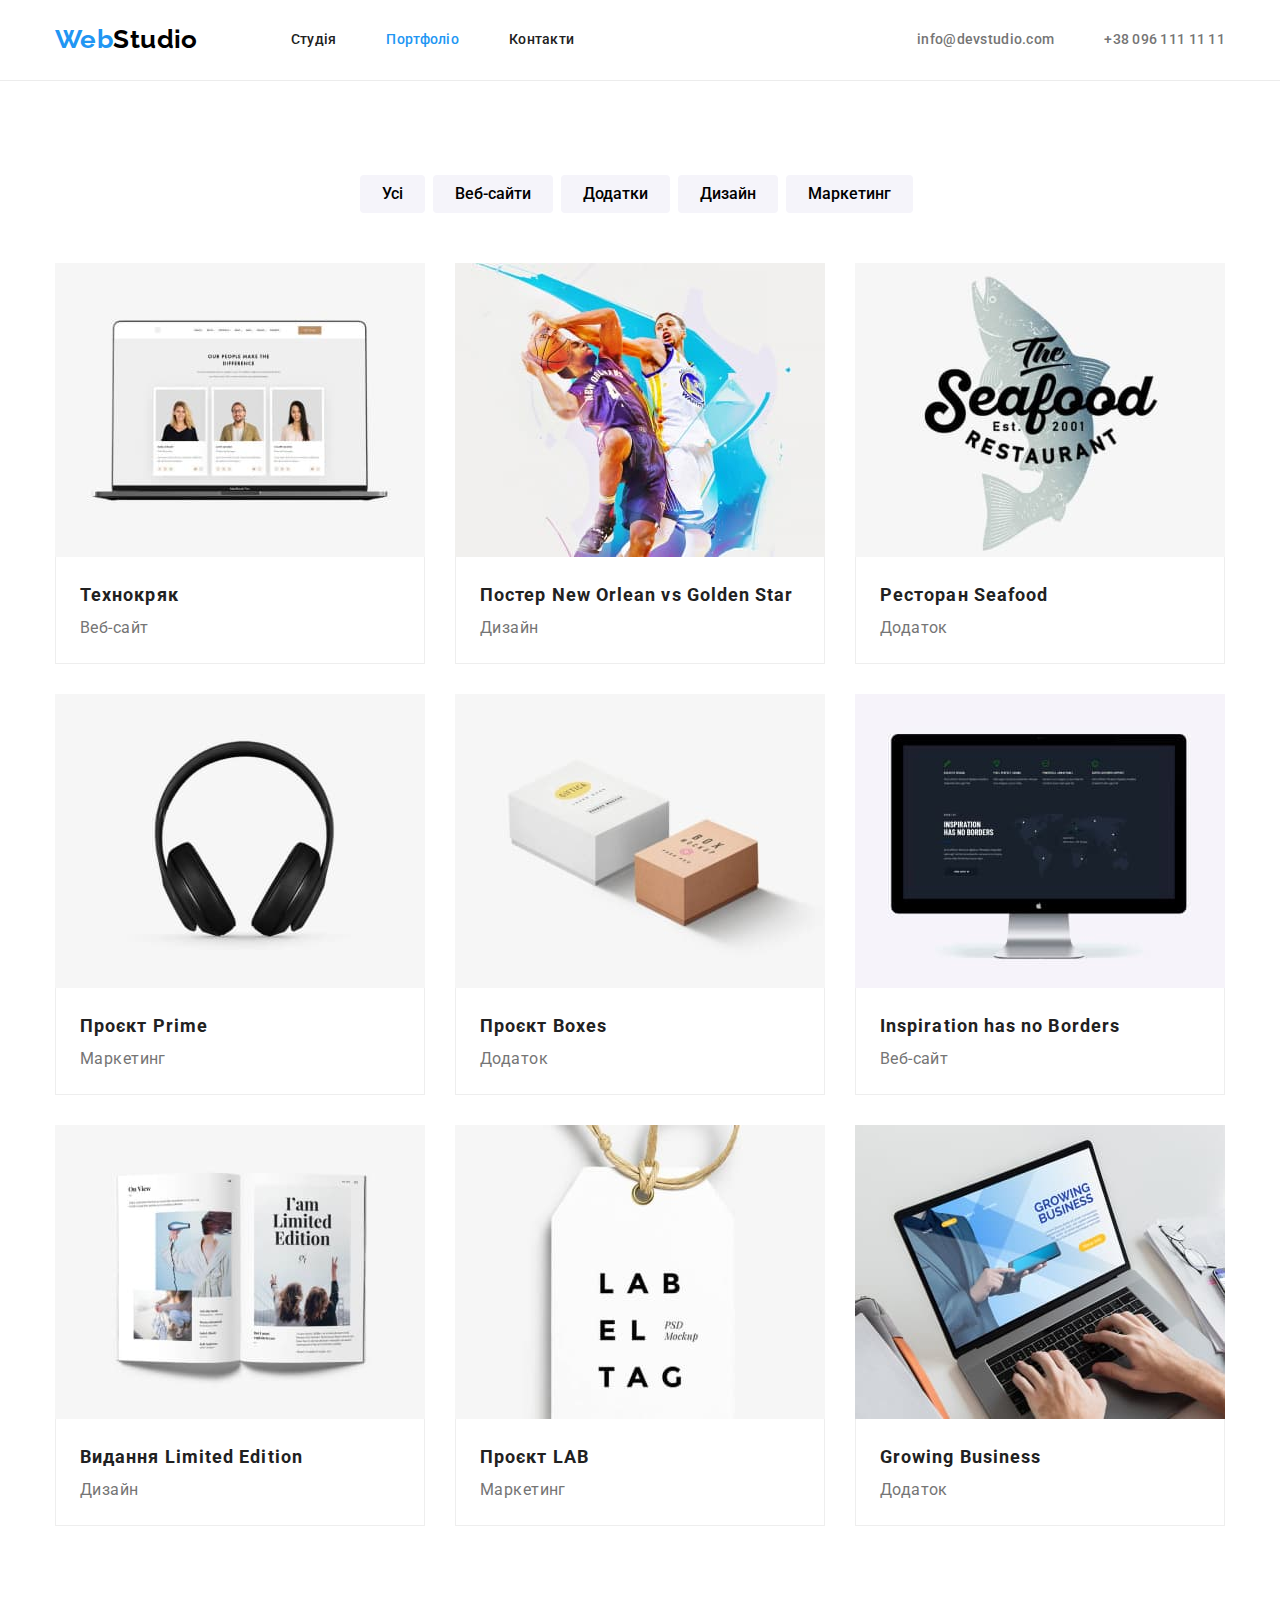
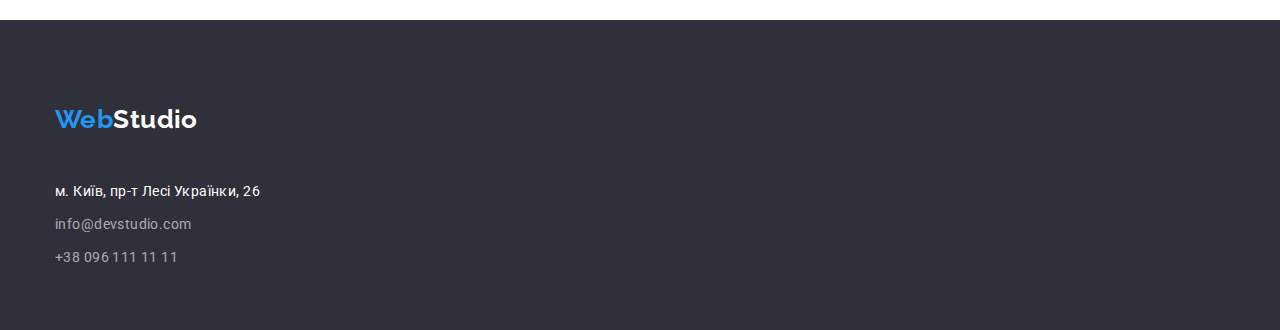
==== portfolio.html @ e2d3d990 "Додано іконки" ====
<!DOCTYPE html>
<html lang="uk">
<head>
    <meta charset="UTF-8">
    <meta http-equiv="X-UA-Compatible" content="IE=edge">
    <meta name="viewport" content="width=device-width, initial-scale=1.0">
    <title>Портфоліо</title>
    <link rel="preconnect" href="https://fonts.googleapis.com">
    <link rel="preconnect" href="https://fonts.gstatic.com" crossorigin>
    <link href="https://fonts.googleapis.com/css2?family=Raleway:wght@700&family=Roboto:wght@400;500;700;900&display=swap"
        rel="stylesheet">
    <link rel="stylesheet" href="https://cdnjs.cloudflare.com/ajax/libs/modern-normalize/1.1.0/modern-normalize.min.css">    
    <link rel="stylesheet" href="./styles/styles.css">
</head>
<body>
<header class="header">
    <div class="container header-container">
        <nav class="navigation">
            <a href="./index.html" class="logo"><span class="logo-web">Web</span>Studio</a>
            <ul class="list nav-list">
                <li class="nav-item"> <a href="./index.html" class=" nav-link link "> Студія </a></li>
                <li class="nav-item"> <a href="./portfolio.html" class="nav-link link current"> Портфоліо </a></li>
                <li class="nav-item"> <a href="" class="nav-link link"> Контакти </a></li>

            </ul>

        </nav>
        <ul class="contacts-list list">
            <li class="contacts-item"><a href="mailto:info@devstudio.com"
                    class="contacts-link link">info@devstudio.com</a></li>
            <li class="contacts-item"><a href="tel:+380961111111" class="contacts-link link">+38 096 111 11 11</a></li>
        </ul>

    </div>

</header>

    <main>
        <section class="section">
            <div class="container portfolio-container">
<!--Заголовок для індексатора та асистивних технологій, cховати в css-->
            <h1 class="visually-hidden">Наші проекти</h1>
<ul class="list buttons-list">
    <li><button type="button" class="filter-btn btn">Усі</button></li>
    <li><button type="button" class="filter-btn btn">Веб-сайти</button></li>
    <li><button type="button" class="filter-btn btn">Додатки</button></li>
    <li><button type="button" class="filter-btn btn">Дизайн</button></li>
    <li><button type="button" class="filter-btn btn">Маркетинг</button></li>
</ul>

<ul class="list portfolio-list">
    <li class="portfolio-item"><a href="" class="link"><img src="./images/portf_page/portf_img_1.jpg" alt="Портретні фото людей з описом на екрані ноутбука" width="370" height="294">
       <div class="portfolio-border"> <h3 class="projects-list-title title">Технокряк</h3>
        <p class="projects-list-descr">Веб-сайт</p></div></a></li>
    <li class="portfolio-item"><a href="" class="link"><img src="./images/portf_page/portf_img_2.jpg" alt="Два баскетболісти з різних команд в момент гри" width="370" height="294">
       <div class="portfolio-border"> <h3 class="projects-list-title title">Постер New Orlean vs Golden Star</h3>
        <p class="projects-list-descr">Дизайн</p></div></a></li>
    <li class="portfolio-item"><a href="" class="link"><img src="./images/portf_page/portf_img_3.jpg" alt="Логотип рибного ресторану" width="370" height="294">
      <div class="portfolio-border"> <h3 class="projects-list-title title">Ресторан Seafood</h3>
        <p class="projects-list-descr">Додаток</p></div></a></li>
    <li class="portfolio-item"><a href="" class="link"><img src="./images/portf_page/portf_img_4.jpg" alt="Чорні навушники" width="370" height="294">
       <div class="portfolio-border"> <h3 class="projects-list-title title">Проєкт Prime</h3>
        <p class="projects-list-descr">Маркетинг</p></div></a></li>
    <li class="portfolio-item"><a href="" class="link"><img src="./images/portf_page/portf_img_5.jpg" alt="Дві коробки" width="370" height="294">
       <div class="portfolio-border"> <h3 class="projects-list-title title">Проєкт Boxes</h3>
        <p class="projects-list-descr">Додаток</p></div></a></li>
    <li class="portfolio-item"><a href="" class="link"><img src="./images/portf_page/portf_img_6.jpg" alt="Монітор з мапою" width="370" height="294">
       <div class="portfolio-border"> <h3 class="projects-list-title title">Inspiration has no Borders</h3>
        <p class="projects-list-descr">Веб-сайт</p></div></a></li>
    <li class="portfolio-item"><a href="" class="link"><img src="./images/portf_page/portf_img_7.jpg" alt="Розкритий журнал" width="370" height="294">
<div class="portfolio-border"><h3 class="projects-list-title title">Видання Limited Edition</h3>
        <p class="projects-list-descr">Дизайн</p></div></a></li>
    <li class="portfolio-item"><a href="" class="link"><img src="./images/portf_page/portf_img_8.jpg" alt="Бірка" width="370" height="294">
       <div class="portfolio-border"> <h3 class="projects-list-title title">Проєкт LAB</h3>
        <p class="projects-list-descr">Маркетинг</p></div></a></li>
    <li class="portfolio-item"><a href="" class="link"><img src="./images/portf_page/portf_img_9.jpg" alt="Ноутбук за яким працюють" width="370" height="294">
      <div class="portfolio-border">  <h3 class="projects-list-title title">Growing Business</h3>
        <p class="projects-list-descr">Додаток</p></div></a></li>
</ul>
</div>
        </section>
    </main>

<footer class="footer ">
    <div class="container footer-container">
        <a href="./index.html" class="logo logo-footer"><span class="logo-web"> Web</span><span
                class="logo-studio">Studio</span> </a>
        <address class="address-list">
            <ul class="list footer-list">
                <li class="address-item"><a href="" class="link address-link"> м. Київ, пр-т Лесі Українки, 26</a></li>
                <li class="address-item"><a href="mailto:info@devstudio.com"
                        class="link address-link address-contacts">info@devstudio.com</a></li>
                <li class="address-item"><a href="tel:+380961111111" class="link address-link address-contacts">+38 096
                        111 11 11</a></li>
            </ul>

        </address>
    </div>
</footer>


    
</body>
</html>
---- styles/styles.css ----
/* general */

:root {
    --main-text-color: #757575;
    --main-h-color: #212121;
    --main-acent-color: #2196F3;
    --contrast-text-h-color: #ffffff;
    --main-logo-color: #000000;
    --accent-bgd-color: #2F303A;
    --main-bgd-color:#F5F4FA;
    }
body {
    font-family: 'Roboto', sans-serif;
    color:var(--main-text-color);
    background-color: var(--contrast-text-h-color);
    font-size: 14px;
    letter-spacing: 0.03em;
}
h1, h2, h3, h4, h5, h6, p {
    margin: 0;  
}

img {
    display: block;
}
/* common */
.container {
    /* outline: 2px solid tomato; */
    width: 1200px;
    padding-left: 15px;
    padding-right: 15px;
    margin-left: auto;
    margin-right: auto;
}

.section {
    padding-bottom: 94px;
    padding-top: 94px;
}

.list {
    list-style: none;
    margin: 0;
    padding: 0;
}
.link {
    text-decoration: none;
    font-style:normal;
    display: inline-block;
    
}   
.link:hover, .link:focus {
    color: var(--main-acent-color);
} 
.btn {
    font-family: inherit;
    border: none;
    cursor: pointer;
}
.btn:hover, .btn:focus {
    background-color: var(--main-acent-color);
    color: var(--contrast-text-h-color);
    box-shadow: 0px 3px 1px rgba(0, 0, 0, 0.1), 0px 1px 2px rgba(0, 0, 0, 0.08), 0px 2px 2px rgba(0, 0, 0, 0.12);
}
.title {
    color: var(--main-h-color);
}

/* header */
.header {
    border-bottom: 1px solid #ECECEC;
}
.header-container {
display: flex;
align-items: center;
}
.navigation {
    display: flex;
    align-items: center;
}
.nav-item {
    font-weight: 500;
    line-height: 1.14;
    letter-spacing: 0.02em;
display: flex;
align-items: center;
}
/* .nav-item + .nav-item {
    margin-right: 50px;
} */

.nav-item:not(last-child) {
    margin-right: 50px;
}

.logo {
    color: var(--main-logo-color);
    font-family: 'Raleway', sans-serif;
    text-decoration: none;
    font-weight: 700;
        font-size: 26px;
        line-height: 1.19;
        display: inline-block;
        padding-top: 24px;
        padding-bottom: 25px;
        margin-right: 93px;
       }

.logo-web {
    color: var(--main-acent-color);
}
.nav-list {
    display: flex;

}
.nav-link{
    display: block;
    color: var(--main-h-color) ;
padding-top: 32px;
padding-bottom: 32px;
     
  }
.current {
    color: var(--main-acent-color);
}

.contacts-link {
        color: var(--main-text-color);
}   

.contacts-list {
    list-style: none;
    display: flex;
    margin-left: auto;
    gap: 50px;
   
}
.contacts-item {
    font-weight: 500;
        line-height: 1.14;
        letter-spacing: 0.02em;
        display: flex;
     
    
}
.icon-mail {
    display: inline-flex;
fill: var(--main-text-color);
margin-right: 10px;



}

/* main */
/* section hero */

.hero-title {
    font-weight: 900;
    font-size: 44px;
    line-height: 1.36;
    text-align: center;
    letter-spacing: 0.06em;
    text-transform: uppercase;
    color: var(--contrast-text-h-color);
    margin-bottom: 30px;
    margin-left: auto;
    margin-right: auto;
    max-width: 696px;
}
.hero-sec {
    background-color:var(--accent-bgd-color) ;
    padding-top: 200px;
    padding-bottom: 200px;
    background-image: 
    linear-gradient(to right, rgba(47, 48, 58, 0.4), rgba(47, 48, 58, 0.4)),
     url(../images/hero.jpg);
     background-repeat: no-repeat;
     background-position: center;
    
    
}

.hero-btn {
    display: block;
    display: flex;
    align-items: center;
    justify-content: center;
font-weight: 700;
    font-size: 16px;
    line-height: 1.87;
    letter-spacing: 0.06em;
    min-width: 216px;
    height: 50px;
    margin-left: auto;
    margin-right: auto;
     border-radius: 4px;
    background-color: var(--main-acent-color);
    color: var(--contrast-text-h-color);
  }
  .hero-btn:hover,
  .hero-btn:focus {
      background-color: #0F85E3;
      color: var(--contrast-text-h-color);
      box-shadow: 0px 3px 1px rgba(0, 0, 0, 0.1), 0px 1px 2px rgba(0, 0, 0, 0.08), 0px 2px 2px rgba(0, 0, 0, 0.12);}

/* section benefits */
.visually-hidden {
    position: absolute;
        width: 1px;
        height: 1px;
        margin: -1px;
        border: 0;
        padding: 0;
    
        white-space: nowrap;
        clip-path: inset(100%);
        clip: rect(0 0 0 0);
        overflow: hidden;
}

.benefits-image {
    display: flex;
    align-items: center;
    justify-content: center;
    padding: 25px 100px;
    margin-bottom: 30px;
    border-radius: 4px;
    background-color: var(--main-bgd-color);
}

.benefits-list {
    display: flex;
    /* padding-top: 94px; */

}
.benefits-list-title {
    font-weight: 700;
    font-size: 14px;
    line-height: 1.14;
    text-transform: uppercase;
    margin-bottom: 10px;
}

.benefits-list-descr {
    line-height: 1.71;
}
.benefits-item {
    width: calc((100% - 60px)/3);
}

.benefits-item:not(:last-child){
margin-right: 30px;
}

/* section projects */
.projects-sec {
    padding-top: 0;
}
.projects-list{
    display: flex;
    gap: 30px;
}
.projects-title {
    font-weight: 700;
    font-size: 36px;
    line-height: 1.17;
    text-align: center;
    margin-bottom: 50px;
}

/* section team */

.team-sec {
    background-color: var(--main-bgd-color);
}

.team-title {
    font-weight: 700;
    font-size: 36px;
    line-height: 1.17;
    text-align: center;
    margin-bottom: 50px;
}

.team-list {
    display: flex;
    
}
.team-descr {
    padding-top: 30px;
    padding-bottom: 30px;
   
    
}
.team-name {
    font-weight: 500;
    font-size: 16px;
    line-height: 1.19;
    text-align: center;
    margin-bottom: 10px;
}

.team-position {
    font-size: 16px;
    line-height: 1.19;
    text-align: center;
    margin-bottom: 16px;
}
.socials-list {
display: flex;
justify-content: center;
margin-left: auto;
margin-right: auto;
gap: 10px;
;
 }
.socials-link {
    display: flex;
align-items: center;  
  justify-content: center;
    width: 44px;
    height: 44px;
    border-radius: 50%;
    color: #AFB1B8;
    background-color: #fff;
}
.socials-icon {
    fill: currentColor;
}
.socials-link:hover,
.socials-link:focus {
    background-color:var(--main-acent-color) ;
    color: var(--contrast-text-h-color);
}
/* .socials-link:hover .socials-icon {
    fill: var(--contrast-text-h-color)
} */

.team-item {
    background-color: var(--contrast-text-h-color) ;
    box-shadow: 0px 1px 3px rgba(0, 0, 0, 0.12), 0px 1px 1px rgba(0, 0, 0, 0.14), 0px 2px 1px rgba(0, 0, 0, 0.2);
        border-radius: 0px 0px 4px 4px;
}
.team-item:not(last-child){
    margin-right: 30px;
}

/* clients */

.clients-title {
    font-weight: 700;
        font-size: 36px;
        line-height: 1.17;
        text-align: center;
        margin-bottom: 50px;
        color: var(--main-h-color);
}

.clients-list {
    display: flex;
    justify-content: center;
    align-items: center;
    gap: 30px;
}
.clients-link {
    display: flex;
    justify-content: center;
    align-items: center;
    width: 170px;
    height: 92px;
    border: 1px solid #AFB1B8;
    border-radius: 4px;
    color: #AFB1B8;
}

.client-icon {
    fill: currentColor;
}



/* footer */

.address-link {
        line-height: 1.71;
        color:var(--contrast-text-h-color) ;
}

.address-contacts {
    color: rgba(255, 255, 255, 0.6);
}

.footer {
    background-color:var(--accent-bgd-color) ;
    padding-top: 60px;
        padding-bottom: 60px;
   
}

.logo-studio {
    color: var(--contrast-text-h-color);
}
.logo-footer {
    color: var(--main-logo-color);
        font-family: 'Raleway', sans-serif;
        text-decoration: none;
        font-weight: 700;
        font-size: 26px;
        line-height: 1.19;
        display: inline-block;
       
    margin-bottom: 20px;
}

.address-item:not(:last-child) {
    margin-bottom: 9px;
}

/* portfolio page */
/* .portfolio-container {
    padding-top: 94px; 
} */

.filter-btn {
    font-weight: 500;
        font-size: 16px;
        line-height: 1.62;
        text-align: center;
        background-color: var(--main-bgd-color);
        padding: 6px 22px;
        border-radius: 4px;
        
}

.filter-btn:not(last-child){
margin-right: 8px;
}
.buttons-list {
    display: flex;
    justify-content: center;
    margin-bottom: 50px ;
    
}
.portfolio-list {
    display: flex;
    flex-wrap: wrap;
        gap: 30px;
}

.projects-list-title {
    font-weight: 700;
        font-size: 18px;
        line-height: 2;
        letter-spacing: 0.06em;
        
}

.projects-list-descr {
        font-size: 16px;
        line-height: 1.88;   
        color: var(--main-text-color);

}
.portfolio-border {
    padding: 20px 24px;
    border: 1px solid #EEEEEE;
    border-top: none;
}        

 .portfolio-item {
    width: calc((100% - 60px)/3);
 /* margin-right: 30px;
    margin-bottom: 30px; */
 } 
.portfolio-item:hover,
.portfolio-item:focus {
    box-shadow: 0px 1px 1px rgba(0, 0, 0, 0.12), 0px 4px 4px rgba(0, 0, 0, 0.06), 1px 4px 6px rgba(0, 0, 0, 0.16);
}

 
 /* .portfolio-item:nth-child(3n){
    margin-right: 0;
 }

 .portfolio-item:nth-last-child(-n + 3) {
    margin-bottom: 0;
 }
  */
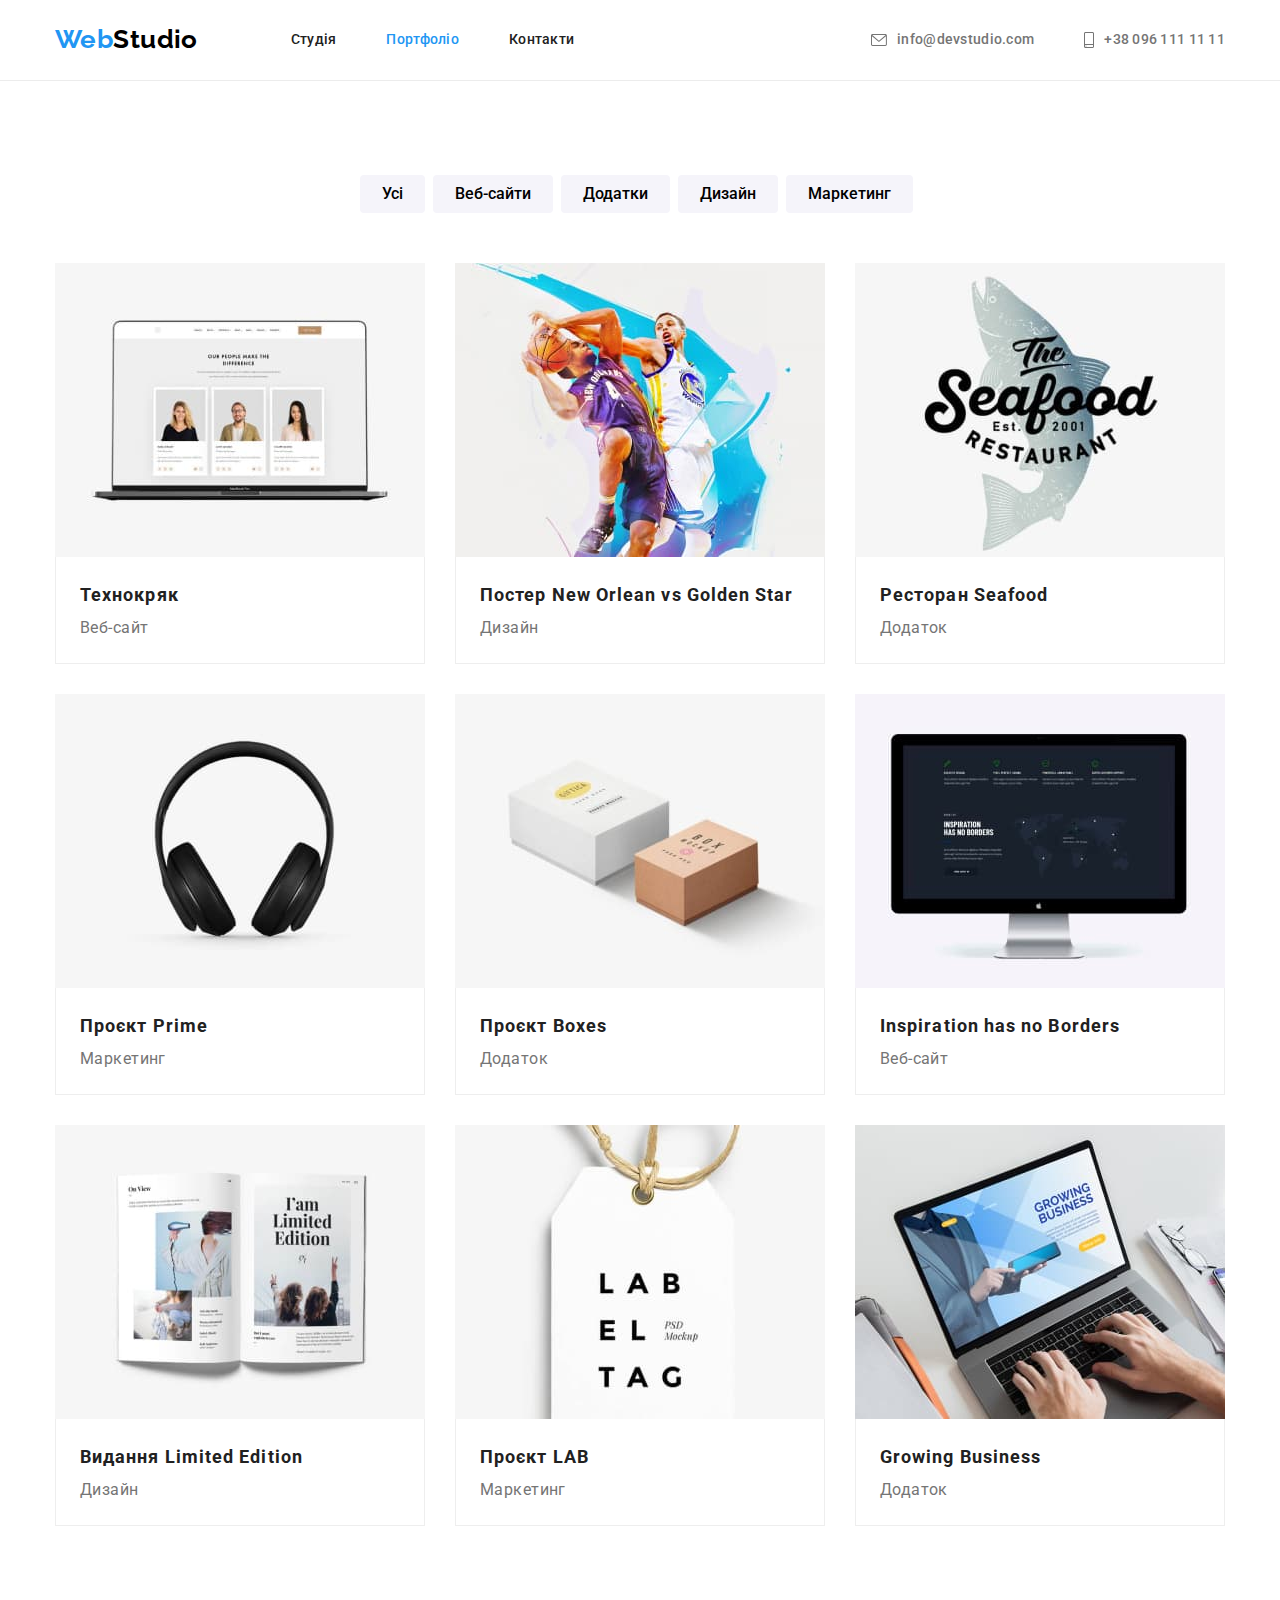
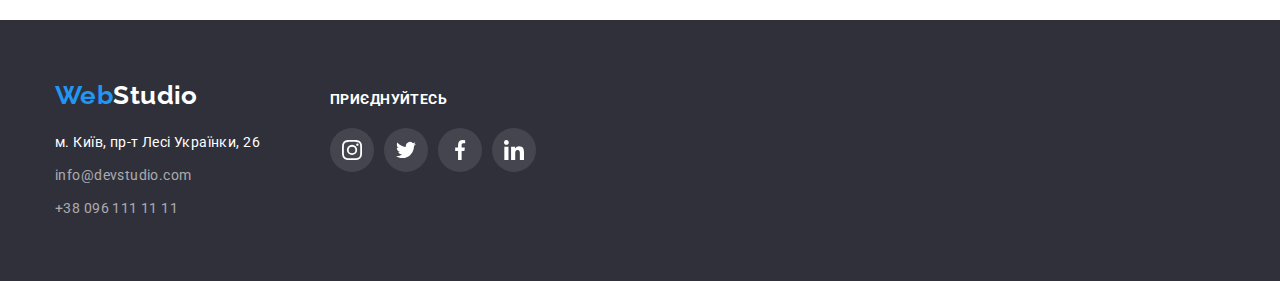
==== commit 409a31f0: "Задано стилі для іконок" ====
--- a/portfolio.html
+++ b/portfolio.html
@@ -26,9 +26,16 @@
 
         </nav>
         <ul class="contacts-list list">
-            <li class="contacts-item"><a href="mailto:info@devstudio.com"
-                    class="contacts-link link">info@devstudio.com</a></li>
-            <li class="contacts-item"><a href="tel:+380961111111" class="contacts-link link">+38 096 111 11 11</a></li>
+            <li class="contacts-item"><a href="mailto:info@devstudio.com" class="contacts-link link">
+                    <svg class="icon-contacts" width="16" height="12">
+                        <use href="./images/icons.svg#icon-envelope">
+                        </use>
+                    </svg> info@devstudio.com</a></li>
+            <li class="contacts-item"><a href="tel:+380961111111" class="contacts-link link">
+                    <svg class="icon-contacts" width="10" height="16">
+                        <use href="./images/icons.svg#icon-smartphone">
+                        </use>
+                    </svg>+38 096 111 11 11</a></li>
         </ul>
 
     </div>
@@ -49,31 +56,31 @@
 </ul>
 
 <ul class="list portfolio-list">
-    <li class="portfolio-item"><a href="" class="link"><img src="./images/portf_page/portf_img_1.jpg" alt="Портретні фото людей з описом на екрані ноутбука" width="370" height="294">
+    <li class="portfolio-item"><a href="" class="link portfolio-list-link"><img src="./images/portf_page/portf_img_1.jpg" alt="Портретні фото людей з описом на екрані ноутбука" width="370" height="294">
        <div class="portfolio-border"> <h3 class="projects-list-title title">Технокряк</h3>
         <p class="projects-list-descr">Веб-сайт</p></div></a></li>
-    <li class="portfolio-item"><a href="" class="link"><img src="./images/portf_page/portf_img_2.jpg" alt="Два баскетболісти з різних команд в момент гри" width="370" height="294">
+    <li class="portfolio-item"><a href="" class="link portfolio-list-link"><img src="./images/portf_page/portf_img_2.jpg" alt="Два баскетболісти з різних команд в момент гри" width="370" height="294">
        <div class="portfolio-border"> <h3 class="projects-list-title title">Постер New Orlean vs Golden Star</h3>
         <p class="projects-list-descr">Дизайн</p></div></a></li>
-    <li class="portfolio-item"><a href="" class="link"><img src="./images/portf_page/portf_img_3.jpg" alt="Логотип рибного ресторану" width="370" height="294">
+    <li class="portfolio-item"><a href="" class="link portfolio-list-link"><img src="./images/portf_page/portf_img_3.jpg" alt="Логотип рибного ресторану" width="370" height="294">
       <div class="portfolio-border"> <h3 class="projects-list-title title">Ресторан Seafood</h3>
         <p class="projects-list-descr">Додаток</p></div></a></li>
-    <li class="portfolio-item"><a href="" class="link"><img src="./images/portf_page/portf_img_4.jpg" alt="Чорні навушники" width="370" height="294">
+    <li class="portfolio-item"><a href="" class="link portfolio-list-link"><img src="./images/portf_page/portf_img_4.jpg" alt="Чорні навушники" width="370" height="294">
        <div class="portfolio-border"> <h3 class="projects-list-title title">Проєкт Prime</h3>
         <p class="projects-list-descr">Маркетинг</p></div></a></li>
-    <li class="portfolio-item"><a href="" class="link"><img src="./images/portf_page/portf_img_5.jpg" alt="Дві коробки" width="370" height="294">
+    <li class="portfolio-item"><a href="" class="link portfolio-list-link"><img src="./images/portf_page/portf_img_5.jpg" alt="Дві коробки" width="370" height="294">
        <div class="portfolio-border"> <h3 class="projects-list-title title">Проєкт Boxes</h3>
         <p class="projects-list-descr">Додаток</p></div></a></li>
-    <li class="portfolio-item"><a href="" class="link"><img src="./images/portf_page/portf_img_6.jpg" alt="Монітор з мапою" width="370" height="294">
+    <li class="portfolio-item"><a href="" class="link portfolio-list-link"><img src="./images/portf_page/portf_img_6.jpg" alt="Монітор з мапою" width="370" height="294">
        <div class="portfolio-border"> <h3 class="projects-list-title title">Inspiration has no Borders</h3>
         <p class="projects-list-descr">Веб-сайт</p></div></a></li>
-    <li class="portfolio-item"><a href="" class="link"><img src="./images/portf_page/portf_img_7.jpg" alt="Розкритий журнал" width="370" height="294">
+    <li class="portfolio-item"><a href="" class="link portfolio-list-link"><img src="./images/portf_page/portf_img_7.jpg" alt="Розкритий журнал" width="370" height="294">
 <div class="portfolio-border"><h3 class="projects-list-title title">Видання Limited Edition</h3>
         <p class="projects-list-descr">Дизайн</p></div></a></li>
-    <li class="portfolio-item"><a href="" class="link"><img src="./images/portf_page/portf_img_8.jpg" alt="Бірка" width="370" height="294">
+    <li class="portfolio-item"><a href="" class="link portfolio-list-link"><img src="./images/portf_page/portf_img_8.jpg" alt="Бірка" width="370" height="294">
        <div class="portfolio-border"> <h3 class="projects-list-title title">Проєкт LAB</h3>
         <p class="projects-list-descr">Маркетинг</p></div></a></li>
-    <li class="portfolio-item"><a href="" class="link"><img src="./images/portf_page/portf_img_9.jpg" alt="Ноутбук за яким працюють" width="370" height="294">
+    <li class="portfolio-item"><a href="" class="link portfolio-list-link"><img src="./images/portf_page/portf_img_9.jpg" alt="Ноутбук за яким працюють" width="370" height="294">
       <div class="portfolio-border">  <h3 class="projects-list-title title">Growing Business</h3>
         <p class="projects-list-descr">Додаток</p></div></a></li>
 </ul>
@@ -83,18 +90,48 @@
 
 <footer class="footer ">
     <div class="container footer-container">
-        <a href="./index.html" class="logo logo-footer"><span class="logo-web"> Web</span><span
-                class="logo-studio">Studio</span> </a>
-        <address class="address-list">
-            <ul class="list footer-list">
-                <li class="address-item"><a href="" class="link address-link"> м. Київ, пр-т Лесі Українки, 26</a></li>
-                <li class="address-item"><a href="mailto:info@devstudio.com"
-                        class="link address-link address-contacts">info@devstudio.com</a></li>
-                <li class="address-item"><a href="tel:+380961111111" class="link address-link address-contacts">+38 096
-                        111 11 11</a></li>
+        <div>
+            <a href="./index.html" class="logo-footer"><span class="logo-web"> Web</span><span
+                    class="logo-studio">Studio</span> </a>
+            <address class="address-list">
+                <ul class="list footer-list">
+                    <li class="address-item"><a href="" class="link address-link"> м. Київ, пр-т Лесі Українки, 26</a>
+                    </li>
+                    <li class="address-item"><a href="mailto:info@devstudio.com"
+                            class="link address-link address-contacts">info@devstudio.com</a></li>
+                    <li class="address-item"><a href="tel:+380961111111" class="link address-link address-contacts">+38
+                            096 111 11 11</a></li>
+                </ul>
+
+            </address>
+        </div>
+
+        <div>
+            <p class="footer-socials">приєднуйтесь</p>
+            <ul class="list socials-list">
+                <li>
+                    <a class="socials-link-footer link" href="" target="_blank" rel="nofollow noopener noreferrer"
+                        aria-label="Instagram icon"> <svg class="icon-instagram socials-footer-icon" width="20"
+                            height="20">
+                            <use href="./images/icons.svg#icon-instagram-1"></use>
+                        </svg></a>
+                </li>
+                <li><a class="socials-link-footer link" href="" target="_blank" rel="nofollow noopener noreferrer"
+                        aria-label="Twitter icon"><svg class="icon-twitter socials-footer-icon" width="20" height="20">
+                            <use href="./images/icons.svg#icon-twitter-2"></use>
+                        </svg></a></li>
+                <li><a class="socials-link-footer link" href="" target="_blank" rel="nofollow noopener noreferrer"
+                        aria-label="Facebook icon"><svg class="icon-facebook socials-footer-icon" width="20"
+                            height="20">
+                            <use href="./images/icons.svg#icon-facebook-3"></use>
+                        </svg></a></li>
+                <li><a class="socials-link-footer link" href="" target="_blank" rel="nofollow noopener noreferrer"
+                        aria-label="Linkedin icon"><svg class="icon-facebook socials-footer-icon" width="20"
+                            height="20">
+                            <use href="./images/icons.svg#icon-linkedin-4"></use>
+                        </svg></a></li>
             </ul>
-
-        </address>
+        </div>
     </div>
 </footer>
 
--- a/styles/styles.css
+++ b/styles/styles.css
@@ -126,6 +126,8 @@
 
 .contacts-link {
         color: var(--main-text-color);
+        display: flex;
+        align-items: center;
 }   
 
 .contacts-list {
@@ -139,14 +141,15 @@
     font-weight: 500;
         line-height: 1.14;
         letter-spacing: 0.02em;
-        display: flex;
+       
      
     
 }
-.icon-mail {
-    display: inline-flex;
+.icon-contacts {
+   
 fill: var(--main-text-color);
 margin-right: 10px;
+fill: currentColor
 
 
 
@@ -169,7 +172,10 @@
     max-width: 696px;
 }
 .hero-sec {
+    max-width: 1600px;
     background-color:var(--accent-bgd-color) ;
+    margin-right: auto;
+    margin-left: auto;
     padding-top: 200px;
     padding-bottom: 200px;
     background-image: 
@@ -377,6 +383,10 @@
 .client-icon {
     fill: currentColor;
 }
+.clients-link:hover,
+.clients-link:focus {
+border: 1px solid var(--main-acent-color);
+}
 
 
 
@@ -394,8 +404,14 @@
 .footer {
     background-color:var(--accent-bgd-color) ;
     padding-top: 60px;
-        padding-bottom: 60px;
+    padding-bottom: 60px;
    
+   
+}
+.footer-container {
+display: flex;
+align-items: baseline;
+    gap: 70px;
 }
 
 .logo-studio {
@@ -409,12 +425,41 @@
         font-size: 26px;
         line-height: 1.19;
         display: inline-block;
-       
     margin-bottom: 20px;
 }
 
 .address-item:not(:last-child) {
     margin-bottom: 9px;
+}
+
+.footer-socials {
+    font-weight: 700;
+        font-size: 14px;
+        line-height: 1.14;
+        letter-spacing: 0.03em;
+text-transform: uppercase;
+color: var(--contrast-text-h-color);
+margin-bottom: 20px;
+}
+.socials-link-footer {
+    display: flex;
+        align-items: center;
+        justify-content: center;
+        width: 44px;
+        height: 44px;
+        border-radius: 50%;
+        color: var(--contrast-text-h-color);
+        background-color: rgba(255, 255, 255, 0.1);
+}
+
+.socials-link-footer:hover,
+.socials-link-footer:focus {
+    background-color: var(--main-acent-color);
+    color: var(--contrast-text-h-color);
+}
+
+.socials-footer-icon {
+    fill: currentColor;
 }
 
 /* portfolio page */
@@ -473,8 +518,8 @@
  /* margin-right: 30px;
     margin-bottom: 30px; */
  } 
-.portfolio-item:hover,
-.portfolio-item:focus {
+.portfolio-list-link:hover,
+.portfolio-list-link:focus {
     box-shadow: 0px 1px 1px rgba(0, 0, 0, 0.12), 0px 4px 4px rgba(0, 0, 0, 0.06), 1px 4px 6px rgba(0, 0, 0, 0.16);
 }
 
